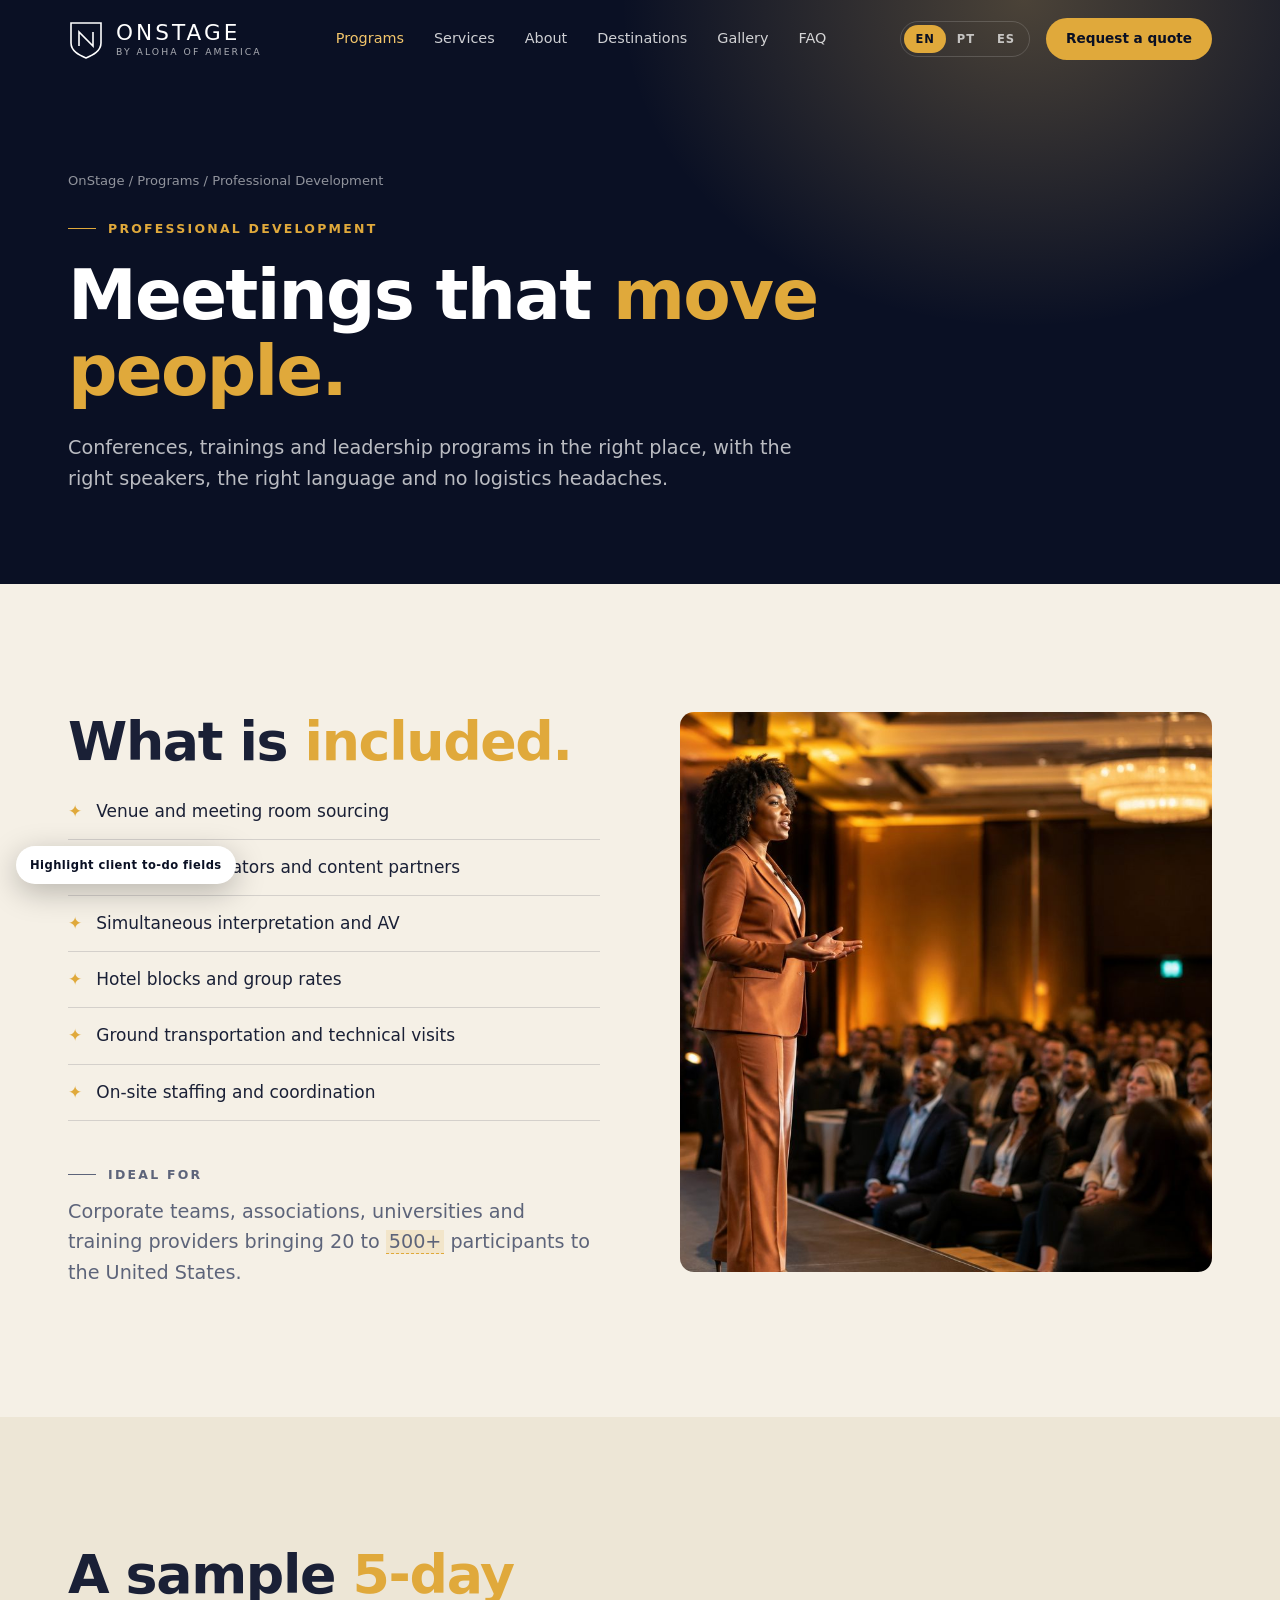
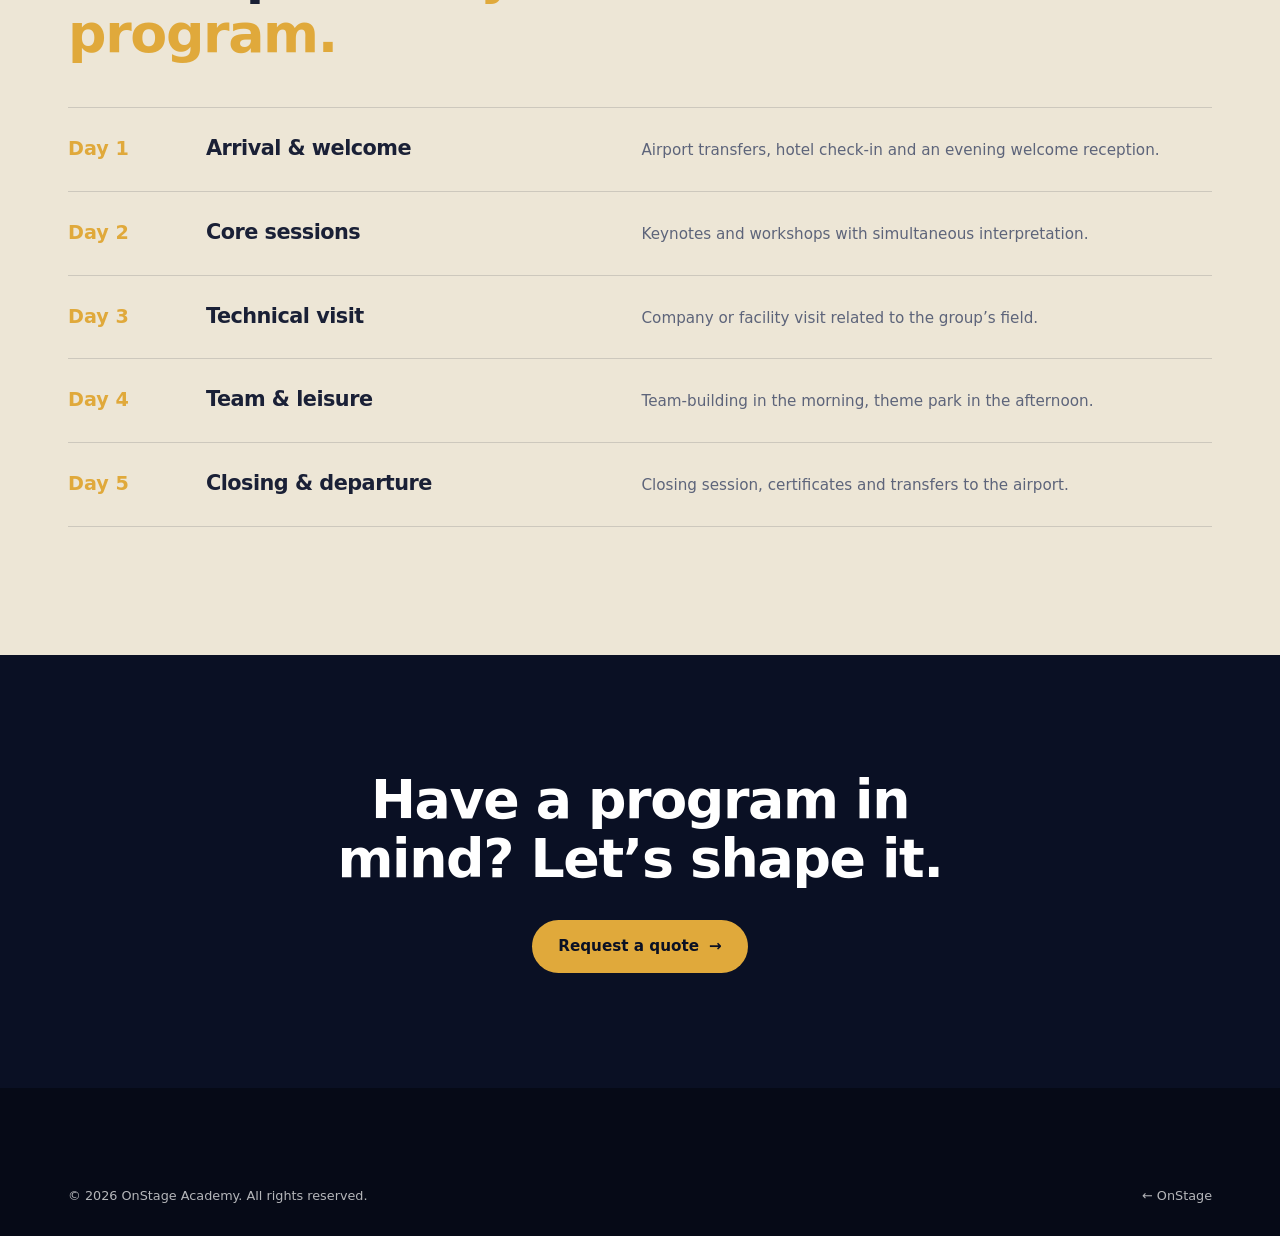
==== professional-development.html @ 667e1a8c "OnStage Academy: prototype v1 (EN/PT/ES, team, gallery, SEO/GEO) Co-Authored-By: Claude Sonnet 5 <no" ====
<!DOCTYPE html>
<html lang="en">
<head>
<meta charset="utf-8">
<meta name="viewport" content="width=device-width,initial-scale=1">
<title>Professional Development Programs in the USA | OnStage Academy</title>
<meta name="description" content="Conferences, trainings and leadership programs in the USA, with venues, speakers, simultaneous interpretation and full logistics handled by OnStage Academy.">
<link rel="canonical" href="https://www.onstageacademy.com/programs/professional-development/">
<meta name="theme-color" content="#0A1024">
<link rel="stylesheet" href="assets/css/style.css">
<script type="application/ld+json">
{"@context":"https://schema.org","@type":"Service","name":"Professional Development Programs","serviceType":"Corporate meetings and training programs","provider":{"@type":"Organization","name":"OnStage Academy","url":"https://www.onstageacademy.com/"},"areaServed":{"@type":"Country","name":"United States"},"description":"Conferences, trainings and leadership programs in the USA with venues, speakers, simultaneous interpretation and full logistics."}
</script>
</head>
<body>
<a class="skip" href="#main" data-i18n="skip">Skip to content</a>
<header class="hdr">
  <div class="wrap">
    <a class="logo" href="index.html" aria-label="OnStage Academy">
      <svg class="logo-mark" viewBox="0 0 36 40" fill="none" stroke="currentColor" stroke-width="1.6" aria-hidden="true"><path d="M3 4h30v20c0 8-8 12-15 15C11 36 3 32 3 24z"/><path d="M11 27V13l14 14V13"/></svg>
      <span><b>ONSTAGE</b><small>By Aloha of America</small></span>
    </a>
    <nav class="nav" id="nav" aria-label="Main">
      <a href="index.html#programs" aria-current="page" data-i18n="nav.programs">Programs</a>
      <a href="index.html#services" data-i18n="nav.services">Services</a>
      <a href="index.html#about" data-i18n="nav.about">About</a>
      <a href="index.html#destinations" data-i18n="nav.destinations">Destinations</a>
      <a href="index.html#gallery" data-i18n="nav.gallery">Gallery</a>
      <a href="index.html#faq" data-i18n="nav.faq">FAQ</a>
    </nav>
    <div class="hdr-r">
      <div class="lang" role="group" aria-label="Language">
        <button data-l="en" aria-pressed="true">EN</button><button data-l="pt" aria-pressed="false">PT</button><button data-l="es" aria-pressed="false">ES</button>
      </div>
      <a class="btn btn-gold" href="index.html#contact" data-i18n="nav.cta">Request a quote</a>
      <button class="burger" aria-label="Menu" aria-controls="nav" aria-expanded="false"><i></i><i></i></button>
    </div>
  </div>
</header>

<main id="main">
<section class="phero dark">
  <div class="wrap">
    <p class="crumbs"><a href="index.html">OnStage</a> / <a href="index.html#programs" data-i18n="nav.programs">Programs</a> / <span data-i18n="pd.crumb">Professional Development</span></p>
    <p class="eyebrow" data-i18n="pd.crumb">Professional Development</p>
    <h1 data-i18n="pd.h1">Meetings that <em>move people.</em></h1>
    <p class="lead" data-i18n="pd.lead"></p>
  </div>
</section>

<section>
  <div class="wrap split">
    <div class="rv">
      <h2 data-i18n="pd.h2a">What is <em>included.</em></h2>
      <ul class="checks">
        <li data-i18n="pd.li1"></li><li data-i18n="pd.li2"></li><li data-i18n="pd.li3"></li><li data-i18n="pd.li4"></li><li data-i18n="pd.li5"></li><li data-i18n="pd.li6"></li>
      </ul>
      <p class="eyebrow" style="margin:44px 0 12px;color:var(--muted)" data-i18n="pd.for">Ideal for</p>
      <p class="lead" data-i18n="pd.for.p"></p>
    </div>
    <div class="ph photo tall rv" style="background-image:url(assets/img/gen/keynote.jpg)" role="img" aria-label="Keynote session at a professional development program"></div>
  </div>
</section>

<section class="process">
  <div class="wrap">
    <h2 class="rv" style="max-width:16ch" data-i18n="pd.h2b">A sample <em>5-day program.</em></h2>
    <div class="itin rv">
      <div class="day"><b data-i18n="pd.d1">Day 1</b><h3 data-i18n="pd.d1t"></h3><p data-i18n="pd.d1p"></p></div>
      <div class="day"><b data-i18n="pd.d2">Day 2</b><h3 data-i18n="pd.d2t"></h3><p data-i18n="pd.d2p"></p></div>
      <div class="day"><b data-i18n="pd.d3">Day 3</b><h3 data-i18n="pd.d3t"></h3><p data-i18n="pd.d3p"></p></div>
      <div class="day"><b data-i18n="pd.d4">Day 4</b><h3 data-i18n="pd.d4t"></h3><p data-i18n="pd.d4p"></p></div>
      <div class="day"><b data-i18n="pd.d5">Day 5</b><h3 data-i18n="pd.d5t"></h3><p data-i18n="pd.d5p"></p></div>
    </div>
  </div>
</section>

<section class="dark cta-band">
  <div class="wrap rv">
    <h2 data-i18n="pd.cta"></h2>
    <a class="btn btn-gold" href="index.html#contact"><span data-i18n="pd.cta.b">Request a quote</span><span class="arrow">→</span></a>
  </div>
</section>
</main>

<footer class="ftr">
  <div class="wrap">
    <div class="ftr-b"><span>© <span data-year>2026</span> OnStage Academy. <span data-i18n="ftr.rights"></span></span><span><a href="index.html">← OnStage</a></span></div>
  </div>
</footer>
<button class="slot-toggle" aria-pressed="false"></button>
<script src="assets/js/i18n.js"></script>
<script src="assets/js/main.js"></script>
</body>
</html>
---- assets/css/style.css ----
/* OnStage Academy — prototype v1 */
:root{
  --ink:#0A1024; --ink-2:#111a38; --ink-3:#1b2650;
  --paper:#F5F0E6; --paper-2:#EDE6D6; --white:#fff;
  --gold:#E0A93B; --gold-2:#f3c66b; --teal:#2E8B8B;
  --text:#1a2036; --muted:#5d647a; --line:rgba(10,16,36,.14); --line-l:rgba(255,255,255,.16);
  --sans:'Segoe UI Variable Display','Segoe UI Variable Text','Segoe UI',system-ui,-apple-system,'Helvetica Neue',Roboto,Arial,sans-serif; --serif:var(--sans);
  --max:1240px; --gut:clamp(20px,4vw,48px); --r:14px;
}
*{box-sizing:border-box;margin:0;padding:0}
html{scroll-behavior:smooth;-webkit-text-size-adjust:100%}
body{font-family:var(--sans);color:var(--text);background:var(--paper);line-height:1.6;font-size:17px;overflow-x:hidden}
img,svg{display:block;max-width:100%}
a{color:inherit;text-decoration:none}
button{font:inherit;cursor:pointer;border:0;background:none;color:inherit}
.wrap{max-width:var(--max);margin:0 auto;padding:0 var(--gut)}
.skip{position:absolute;left:-999px;top:8px;background:var(--gold);color:var(--ink);padding:8px 14px;z-index:99;border-radius:8px}
.skip:focus{left:8px}
:focus-visible{outline:2px solid var(--gold);outline-offset:3px}

/* type */
h1,h2,h3{font-family:var(--serif);font-weight:600;line-height:1.1;letter-spacing:-.025em}
h1{font-size:clamp(2.5rem,5.4vw,4.6rem)}
h2{font-size:clamp(2rem,4.2vw,3.4rem)}
h3{font-size:1.5rem}
h1 em,h2 em{font-style:normal;color:var(--gold)}
.eyebrow{font-size:.78rem;letter-spacing:.18em;text-transform:uppercase;font-weight:600;color:var(--gold);display:flex;align-items:center;gap:12px}
.eyebrow::before{content:"";width:28px;height:1px;background:currentColor}
.lead{font-size:clamp(1.05rem,1.5vw,1.25rem);color:var(--muted);max-width:60ch}
.dark .lead{color:rgba(255,255,255,.72)}

/* buttons */
.btn{display:inline-flex;align-items:center;gap:10px;padding:14px 26px;border-radius:999px;font-weight:600;font-size:.95rem;transition:.25s;white-space:nowrap}
.btn-gold{background:var(--gold);color:var(--ink)}
.btn-gold:hover{background:var(--gold-2);transform:translateY(-2px)}
.btn-ghost{border:1px solid var(--line-l);color:var(--white)}
.btn-ghost:hover{border-color:var(--gold);color:var(--gold)}
.btn-dark{background:var(--ink);color:var(--white)}
.btn-dark:hover{background:var(--ink-3)}
.arrow{transition:transform .25s}
.btn:hover .arrow{transform:translateX(4px)}

/* header */
.hdr{position:fixed;inset:0 0 auto 0;z-index:50;transition:.3s;color:var(--white)}
.hdr.scrolled{background:rgba(10,16,36,.9);backdrop-filter:blur(14px);border-bottom:1px solid var(--line-l)}
.hdr .wrap{display:flex;align-items:center;justify-content:space-between;height:78px;gap:24px}
.logo{display:flex;align-items:center;gap:12px;line-height:1}
.logo-mark{width:36px;height:40px;flex:none}
.logo b{font-family:var(--serif);font-size:1.35rem;font-weight:500;letter-spacing:.14em;display:block}
.logo small{font-size:.58rem;letter-spacing:.22em;text-transform:uppercase;opacity:.65;display:block;margin-top:3px}
.nav{display:flex;gap:30px;font-size:.9rem}
.nav a{opacity:.8;transition:.2s;position:relative}
.nav a:hover,.nav a[aria-current]{opacity:1;color:var(--gold-2)}
.hdr-r{display:flex;align-items:center;gap:16px}
.lang{display:flex;border:1px solid var(--line-l);border-radius:999px;padding:3px}
.lang button{font-size:.72rem;font-weight:600;letter-spacing:.08em;padding:5px 11px;border-radius:999px;opacity:.7}
.lang button[aria-pressed=true]{background:var(--gold);color:var(--ink);opacity:1}
.burger{display:none;width:44px;height:44px;flex-direction:column;justify-content:center;gap:6px;align-items:center}
.burger i{width:22px;height:2px;background:currentColor;transition:.25s}
.hdr .btn{padding:10px 20px;font-size:.85rem}

/* hero */
.dark{background:var(--ink);color:var(--white)}
.hero{position:relative;min-height:100svh;display:flex;flex-direction:column;justify-content:flex-end;overflow:hidden;padding:130px 0 0}
.hero::before,.hero::after{content:"";position:absolute;inset:-20% -10% 0;pointer-events:none}
.hero::before{background:
  radial-gradient(ellipse 38% 70% at 72% 0%,rgba(243,198,107,.34),transparent 70%),
  radial-gradient(ellipse 30% 60% at 18% 0%,rgba(46,139,139,.22),transparent 70%);
  animation:sweep 14s ease-in-out infinite alternate}
.hero::after{background:conic-gradient(from 200deg at 72% -8%,transparent 0 6%,rgba(255,236,190,.10) 9%,transparent 14%);animation:sweep 14s ease-in-out infinite alternate-reverse}
@keyframes sweep{from{transform:translateX(-3%) rotate(-1deg)}to{transform:translateX(3%) rotate(1deg)}}
.hero-grid{position:relative;z-index:2;display:grid;grid-template-columns:1.5fr 1fr;gap:56px;align-items:end;padding-bottom:64px}
.hero h1{margin:22px 0 26px}
.hero .lead{margin-bottom:38px}
.hero-cta{display:flex;gap:14px;flex-wrap:wrap}
.hero-card{background:rgba(255,255,255,.06);border:1px solid var(--line-l);border-radius:20px;padding:26px;backdrop-filter:blur(8px)}
.hero-card h3{font-size:1.15rem;margin-bottom:16px;color:var(--gold-2)}
.hero-card ul{list-style:none;display:grid;gap:12px}
.hero-card li{display:flex;gap:12px;font-size:.95rem;color:rgba(255,255,255,.85)}
.hero-card li::before{content:"";flex:none;width:7px;height:7px;border-radius:50%;background:var(--gold);margin-top:.6em}
.hero-strip{position:relative;z-index:2;border-top:1px solid var(--line-l);padding:20px 0;overflow:hidden}
.marq{display:flex;gap:56px;width:max-content;animation:marq 38s linear infinite;font-family:var(--serif);font-size:1.15rem;color:rgba(255,255,255,.55)}
.marq span::after{content:"✦";margin-left:56px;color:var(--gold);font-style:normal;font-size:.8rem}
@keyframes marq{to{transform:translateX(-50%)}}

/* sections */
section{padding:clamp(72px,10vw,140px) 0}
.sec-head{display:grid;grid-template-columns:1fr 1fr;gap:48px;align-items:end;margin-bottom:64px}
.sec-head h2{margin-top:18px}
.sec-head .lead{justify-self:end}

/* stats */
.stats{padding:0;background:var(--paper-2)}
.stats-grid{display:grid;grid-template-columns:repeat(4,1fr)}
.stat{padding:44px 28px;border-left:1px solid var(--line)}
.stat:first-child{border-left:0}
.stat b{font-family:var(--serif);font-size:clamp(2.4rem,4.4vw,3.8rem);font-weight:600;display:block;line-height:1;font-variant-numeric:tabular-nums;letter-spacing:-.03em}
.stat span{font-size:.88rem;color:var(--muted);display:block;margin-top:10px;max-width:22ch}

/* programs index */
.programs{background:var(--paper)}
.prog-list{border-top:1px solid var(--line)}
.prog{display:grid;grid-template-columns:70px 1.1fr 1.4fr 60px;gap:28px;align-items:center;padding:34px 8px;border-bottom:1px solid var(--line);transition:.35s;position:relative}
.prog:hover{background:var(--ink);color:var(--white);padding-left:28px;padding-right:28px;border-radius:var(--r)}
.prog:hover .prog-n{color:var(--gold)}
.prog-n{font-family:var(--serif);color:var(--muted);font-size:1.1rem}
.prog h3{font-size:clamp(1.6rem,3vw,2.5rem)}
.prog p{color:var(--muted);font-size:.98rem;transition:.3s}
.prog:hover p{color:rgba(255,255,255,.75)}
.prog-a{width:52px;height:52px;border:1px solid var(--line);border-radius:50%;display:grid;place-items:center;transition:.35s}
.prog:hover .prog-a{background:var(--gold);border-color:var(--gold);color:var(--ink);transform:rotate(-45deg)}

/* services */
.services{background:var(--ink);color:var(--white)}
.svc-grid{display:grid;grid-template-columns:repeat(3,1fr);gap:1px;background:var(--line-l);border:1px solid var(--line-l);border-radius:20px;overflow:hidden}
.svc{background:var(--ink);padding:40px 34px;transition:.3s}
.svc:hover{background:var(--ink-2)}
.svc svg{width:38px;height:38px;color:var(--gold);margin-bottom:28px;stroke:currentColor;fill:none;stroke-width:1.4;stroke-linecap:round;stroke-linejoin:round}
.svc h3{font-size:1.5rem;margin-bottom:12px}
.svc p{color:rgba(255,255,255,.66);font-size:.97rem}

/* process */
.process{background:var(--paper-2)}
.steps{display:grid;grid-template-columns:repeat(4,1fr);gap:28px;counter-reset:s}
.step{border-top:2px solid var(--ink);padding-top:22px}
.step::before{counter-increment:s;content:"0" counter(s);font-family:var(--serif);font-size:1.1rem;color:var(--gold);display:block;margin-bottom:14px}
.step h3{font-size:1.45rem;margin-bottom:10px}
.step p{color:var(--muted);font-size:.95rem}

/* why */
.why-grid{display:grid;grid-template-columns:1fr 1.1fr;gap:80px;align-items:center}
.why-list{display:grid;gap:34px;margin-top:40px}
.why-item{display:grid;grid-template-columns:44px 1fr;gap:20px}
.why-item i{font-family:var(--serif);color:var(--gold);font-size:1.4rem}
.why-item h3{font-size:1.3rem;margin-bottom:6px}
.why-item p{color:rgba(255,255,255,.66);font-size:.96rem}
.ph{position:relative;border-radius:var(--r);overflow:hidden;background:linear-gradient(135deg,#1b2650,#0f1836 60%,#2a1f3d);min-height:220px}
.ph::before{content:"";position:absolute;inset:0;background:radial-gradient(circle at 30% 20%,rgba(243,198,107,.28),transparent 55%)}
.ph::after{content:attr(data-label);position:absolute;left:14px;bottom:12px;right:14px;font-size:.7rem;letter-spacing:.1em;text-transform:uppercase;color:rgba(255,255,255,.55);border:1px dashed rgba(255,255,255,.3);padding:6px 10px;border-radius:8px;background:rgba(10,16,36,.5)}
.ph.tall{min-height:560px}
.ph.c2{background:linear-gradient(135deg,#123a3c,#0b1d2e 60%,#1d3a55)}
.ph.c3{background:linear-gradient(135deg,#3d2a1a,#1a1224 60%,#3a2447)}
.ph.c4{background:linear-gradient(135deg,#2a2f55,#0d1330 60%,#123a3c)}

/* destinations */
.dest{background:var(--paper)}
.dest-cloud{display:flex;flex-wrap:wrap;gap:12px}
.dest-cloud a{font-family:var(--serif);font-size:clamp(1.4rem,2.6vw,2.2rem);padding:14px 30px;border:1px solid var(--line);border-radius:999px;transition:.3s}
.dest-cloud a:hover{background:var(--ink);color:var(--gold-2);border-color:var(--ink)}
.dest-note{margin-top:28px;color:var(--muted);font-size:.9rem}

/* gallery */
.gallery{background:var(--paper-2)}
.gal-grid{display:grid;grid-template-columns:repeat(12,1fr);grid-auto-rows:150px;gap:16px}
.gal-grid .ph{min-height:0}
.g1{grid-column:1/6;grid-row:1/4}.g2{grid-column:6/10;grid-row:1/3}.g3{grid-column:10/13;grid-row:1/3}
.g4{grid-column:6/9;grid-row:3/5}.g5{grid-column:9/13;grid-row:3/5}.g6{grid-column:1/6;grid-row:4/5}

/* testimonials */
.testi-grid{display:grid;grid-template-columns:repeat(3,1fr);gap:24px}
.testi{background:rgba(255,255,255,.05);border:1px solid var(--line-l);border-radius:20px;padding:34px}
.testi q{font-family:var(--serif);font-size:1.3rem;line-height:1.4;display:block;quotes:none}
.testi cite{display:block;margin-top:22px;font-style:normal;font-size:.85rem;color:var(--gold-2)}

/* team */
.team-grid{display:grid;grid-template-columns:repeat(3,1fr);gap:28px}
.person .ph{aspect-ratio:4/5;min-height:0;display:grid;place-items:center}
.person .ph::after{display:none}
.person .ph span{position:relative;z-index:1;font-family:var(--serif);font-size:4rem;color:rgba(255,255,255,.35)}
.person h3{margin-top:18px;font-size:1.35rem}
.person p{color:var(--muted);font-size:.9rem}
.team-more{margin-top:34px;color:var(--muted);font-size:.95rem}

/* faq */
.faq{background:var(--paper-2)}
.faq-wrap{display:grid;grid-template-columns:1fr 1.5fr;gap:80px}
details{border-bottom:1px solid var(--line)}
summary{list-style:none;cursor:pointer;padding:26px 0;font-family:var(--serif);font-size:1.35rem;display:flex;justify-content:space-between;gap:20px;align-items:center}
summary::-webkit-details-marker{display:none}
summary::after{content:"+";font-family:var(--sans);font-size:1.6rem;color:var(--gold);transition:.3s;flex:none}
details[open] summary::after{transform:rotate(45deg)}
details p{padding:0 0 26px;color:var(--muted);max-width:62ch}

/* briefing */
.brief{background:var(--ink);color:var(--white);position:relative;overflow:hidden}
.brief::before{content:"";position:absolute;inset:0;background:radial-gradient(ellipse 50% 60% at 90% 0%,rgba(224,169,59,.2),transparent 70%)}
.brief-grid{position:relative;display:grid;grid-template-columns:1fr 1.15fr;gap:80px;align-items:start}
.contact-list{list-style:none;margin-top:38px;display:grid;gap:18px}
.contact-list li{display:flex;gap:14px;color:rgba(255,255,255,.8);font-size:.98rem}
.contact-list b{color:var(--gold-2);font-weight:600;min-width:74px;font-size:.78rem;letter-spacing:.1em;text-transform:uppercase;padding-top:3px}
.form{background:var(--paper);color:var(--text);border-radius:24px;padding:clamp(24px,3.5vw,44px)}
.form .prog-bar{display:flex;gap:8px;margin-bottom:28px}
.form .prog-bar i{flex:1;height:4px;border-radius:4px;background:var(--line);transition:.4s}
.form .prog-bar i.on{background:var(--gold)}
.fstep{display:none}.fstep.on{display:block;animation:fade .4s}
@keyframes fade{from{opacity:0;transform:translateY(8px)}}
.fstep h3{font-size:1.6rem;margin-bottom:22px}
.chips{display:grid;grid-template-columns:1fr 1fr;gap:10px}
.chip{position:relative}
.chip input{position:absolute;opacity:0}
.chip span{display:block;padding:14px 16px;border:1px solid var(--line);border-radius:12px;font-size:.92rem;transition:.2s;background:var(--white)}
.chip input:checked+span{background:var(--ink);color:var(--white);border-color:var(--ink)}
.chip input:focus-visible+span{outline:2px solid var(--gold);outline-offset:2px}
.field{display:grid;gap:6px;margin-bottom:16px}
.field label{font-size:.78rem;letter-spacing:.08em;text-transform:uppercase;font-weight:600;color:var(--muted)}
.field input,.field select,.field textarea{font:inherit;padding:13px 14px;border:1px solid var(--line);border-radius:10px;background:var(--white);width:100%}
.field input:focus,.field select:focus,.field textarea:focus{outline:2px solid var(--gold);border-color:transparent}
.row2{display:grid;grid-template-columns:1fr 1fr;gap:14px}
.fnav{display:flex;justify-content:space-between;align-items:center;margin-top:24px;gap:12px}
.fnav .back{color:var(--muted);font-size:.9rem;text-decoration:underline}
.ok{display:none;text-align:center;padding:40px 10px}
.ok h3{font-size:2rem;margin-bottom:12px}
.ok p{color:var(--muted)}
.form.sent .fstep,.form.sent .prog-bar{display:none}.form.sent .ok{display:block}
.wa{display:inline-flex;gap:8px;align-items:center;color:var(--gold-2);font-weight:600;margin-top:24px;border-bottom:1px solid currentColor}

/* footer */
.ftr{background:#060a17;color:rgba(255,255,255,.7);padding:72px 0 30px;font-size:.92rem}
.ftr-grid{display:grid;grid-template-columns:1.6fr 1fr 1fr 1.3fr;gap:48px;padding-bottom:48px;border-bottom:1px solid var(--line-l)}
.ftr h4{color:var(--white);font-size:.78rem;letter-spacing:.14em;text-transform:uppercase;margin-bottom:18px;font-weight:600}
.ftr ul{list-style:none;display:grid;gap:10px}
.ftr a:hover{color:var(--gold-2)}
.ftr .logo{color:var(--white);margin-bottom:18px}
.news{display:flex;gap:8px;margin-top:14px}
.news input{flex:1;min-width:0;padding:12px 14px;border-radius:999px;border:1px solid var(--line-l);background:transparent;color:#fff;font:inherit}
.news button{background:var(--gold);color:var(--ink);padding:0 20px;border-radius:999px;font-weight:600}
.ftr-b{display:flex;justify-content:space-between;gap:16px;flex-wrap:wrap;padding-top:26px;font-size:.8rem}

/* inner pages */
.phero{padding:170px 0 90px;position:relative;overflow:hidden}
.phero::before{content:"";position:absolute;inset:0;background:radial-gradient(ellipse 45% 80% at 80% 0%,rgba(243,198,107,.28),transparent 70%)}
.phero .wrap{position:relative}
.crumbs{font-size:.82rem;color:rgba(255,255,255,.55);margin-bottom:28px}
.crumbs a:hover{color:var(--gold-2)}
.phero h1{font-size:clamp(2.4rem,5.4vw,4.6rem);max-width:16ch;margin:18px 0 24px}
.split{display:grid;grid-template-columns:1fr 1fr;gap:80px;align-items:start}
.checks{list-style:none;display:grid;gap:14px;margin-top:26px}
.checks li{display:flex;gap:14px;padding-bottom:14px;border-bottom:1px solid var(--line)}
.checks li::before{content:"✦";color:var(--gold);flex:none}
.itin{display:grid;gap:0;margin-top:44px;border-top:1px solid var(--line)}
.day{display:grid;grid-template-columns:110px 1fr 1.4fr;gap:28px;padding:26px 0;border-bottom:1px solid var(--line);align-items:baseline}
.day b{font-family:var(--serif);color:var(--gold);font-size:1.2rem}
.day h3{font-size:1.3rem}
.day p{color:var(--muted);font-size:.95rem}
.cta-band{text-align:center;padding:clamp(70px,9vw,120px) 0}
.cta-band h2{max-width:18ch;margin:0 auto 32px}

/* slots (client-fill placeholders) */
.slot{background:rgba(224,169,59,.16);border-bottom:1px dashed var(--gold);padding:0 .15em}
body.show-slots .slot{outline:2px solid var(--gold);outline-offset:2px;background:rgba(224,169,59,.4)}
.slot-toggle{position:fixed;left:16px;bottom:16px;z-index:60;background:var(--white);color:var(--ink);font-size:.72rem;font-weight:600;padding:10px 14px;border-radius:999px;box-shadow:0 8px 30px rgba(0,0,0,.25);letter-spacing:.04em}
.slot-toggle[aria-pressed=true]{background:var(--gold)}

/* reveal */
.rv{opacity:0;transform:translateY(26px);transition:opacity .8s,transform .8s cubic-bezier(.2,.7,.2,1)}
.rv.in{opacity:1;transform:none}
@media (prefers-reduced-motion:reduce){.rv{opacity:1;transform:none;transition:none}.marq,.hero::before,.hero::after{animation:none}html{scroll-behavior:auto}}

/* responsive */
@media (max-width:1020px){
  .nav,.hdr .btn{display:none}
  .burger{display:flex}
  .nav.open{display:flex;position:fixed;inset:78px 0 0;background:var(--ink);flex-direction:column;padding:40px var(--gut);gap:26px;font-size:1.5rem;font-family:var(--serif)}
  .hero-grid,.sec-head,.why-grid,.faq-wrap,.brief-grid,.split{grid-template-columns:1fr;gap:36px}
  .sec-head .lead{justify-self:start}
  .stats-grid{grid-template-columns:1fr 1fr}
  .stat:nth-child(3){border-left:0}
  .stat{border-top:1px solid var(--line)}
  .svc-grid,.testi-grid,.team-grid{grid-template-columns:1fr}
  .steps{grid-template-columns:1fr 1fr}
  .prog{grid-template-columns:44px 1fr 48px;gap:16px}
  .prog p{grid-column:2/3;grid-row:2}
  .prog-a{grid-row:1/3;grid-column:3}
  .gal-grid{grid-template-columns:1fr 1fr;grid-auto-rows:170px}
  .gal-grid>*{grid-column:span 1!important;grid-row:span 1!important}
  .g1{grid-column:span 2!important;grid-row:span 2!important}
  .ph.tall{min-height:340px}
  .ftr-grid{grid-template-columns:1fr 1fr}
  .day{grid-template-columns:1fr;gap:6px}
}
@media (max-width:600px){
  body{font-size:16px}
  .steps,.ftr-grid,.row2,.chips{grid-template-columns:1fr}
  .lang button{padding:5px 8px}
  .hdr .wrap{gap:10px}
  .logo small{display:none}
}

/* photos */
.ph.photo{background-size:cover;background-position:center;background-color:var(--ink-2)}
.ph.photo::before{display:none}
.ph.photo::after{left:0;right:0;bottom:0;border:0;border-radius:0;padding:32px 16px 14px;background:linear-gradient(transparent,rgba(10,16,36,.78));color:rgba(255,255,255,.9);text-transform:none;letter-spacing:0;font-size:.82rem}
.person .ph.photo::after,.phero .ph.photo::after{display:none}
.ph.photo:not([data-label])::after{display:none}
.hero-photo{background:linear-gradient(90deg,rgba(10,16,36,.94) 0%,rgba(10,16,36,.72) 55%,rgba(10,16,36,.5) 100%),url(../img/gen/keynote.jpg) center/cover no-repeat,var(--ink)}
.team-grid.lead3{grid-template-columns:repeat(3,1fr)}
.team-grid.rest{grid-template-columns:repeat(5,1fr);gap:20px;margin-top:44px}
.team-grid.rest .person h3{font-size:1.1rem}
.person .ph.photo{aspect-ratio:1/1;min-height:0}
.lead3 .person .ph.photo{aspect-ratio:4/5}
@media (max-width:1020px){.team-grid.lead3{grid-template-columns:1fr 1fr 1fr}.team-grid.rest{grid-template-columns:1fr 1fr 1fr}.lead3 .person h3{font-size:1.05rem}}
@media (max-width:600px){.team-grid.lead3,.team-grid.rest{grid-template-columns:1fr 1fr}}
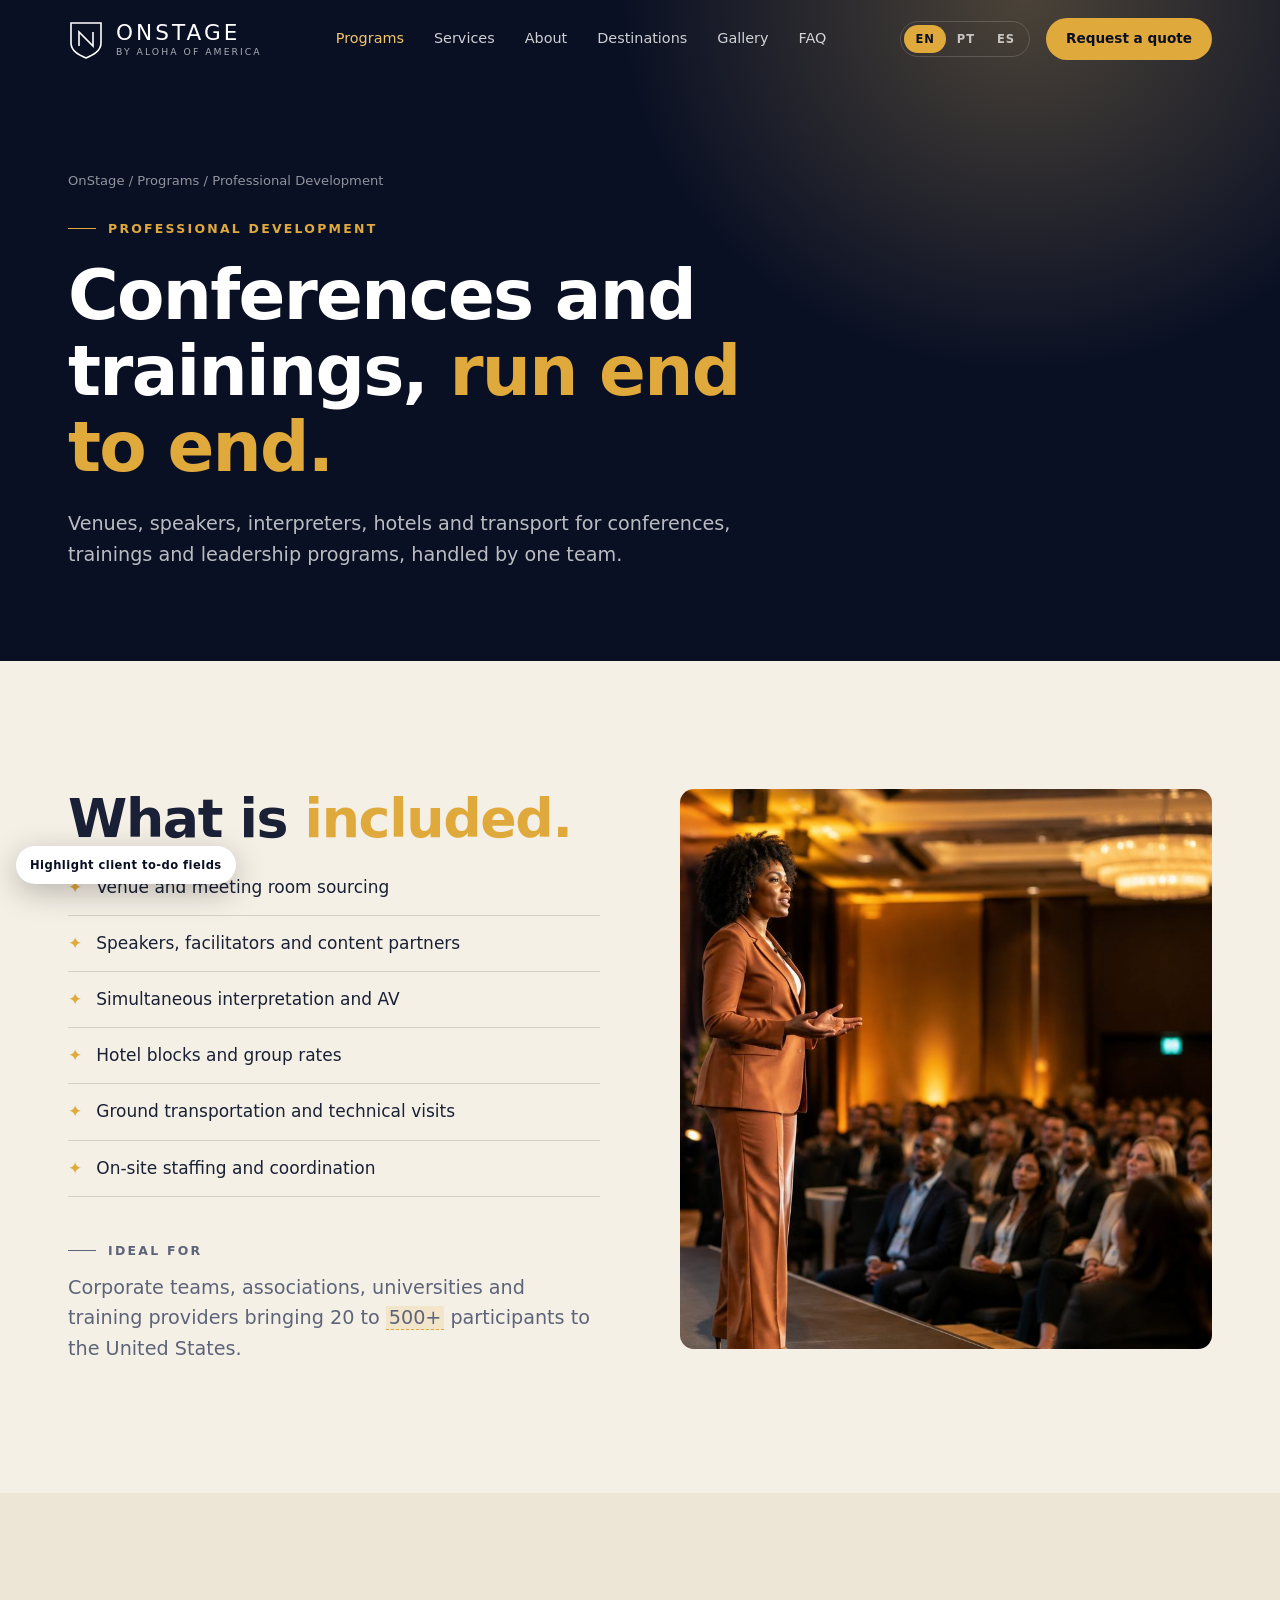
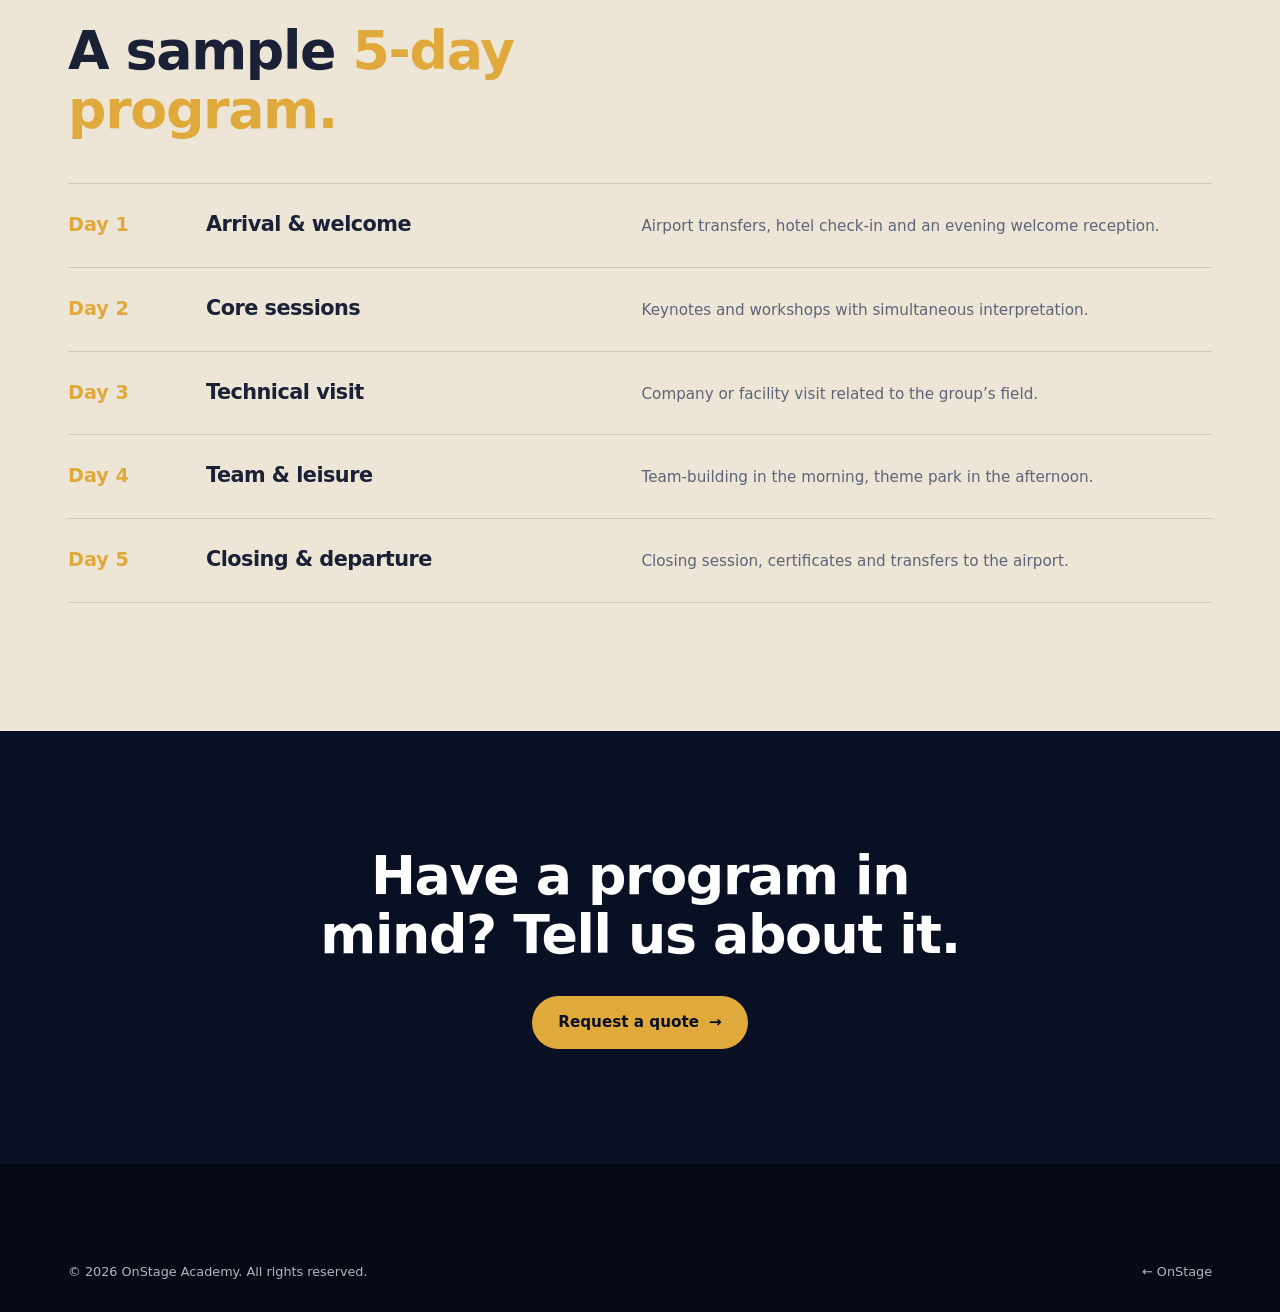
==== commit be62379a: "Copy edit: cut generic and AI-sounding phrasing in EN/PT/ES Co-Authored-By: Claude Sonnet 5 <noreply" ====
--- a/professional-development.html
+++ b/professional-development.html
@@ -7,7 +7,7 @@
 <meta name="description" content="Conferences, trainings and leadership programs in the USA, with venues, speakers, simultaneous interpretation and full logistics handled by OnStage Academy.">
 <link rel="canonical" href="https://www.onstageacademy.com/programs/professional-development/">
 <meta name="theme-color" content="#0A1024">
-<link rel="stylesheet" href="assets/css/style.css">
+<link rel="stylesheet" href="assets/css/style.css?v=5">
 <script type="application/ld+json">
 {"@context":"https://schema.org","@type":"Service","name":"Professional Development Programs","serviceType":"Corporate meetings and training programs","provider":{"@type":"Organization","name":"OnStage Academy","url":"https://www.onstageacademy.com/"},"areaServed":{"@type":"Country","name":"United States"},"description":"Conferences, trainings and leadership programs in the USA with venues, speakers, simultaneous interpretation and full logistics."}
 </script>
@@ -89,7 +89,7 @@
   </div>
 </footer>
 <button class="slot-toggle" aria-pressed="false"></button>
-<script src="assets/js/i18n.js"></script>
-<script src="assets/js/main.js"></script>
+<script src="assets/js/i18n.js?v=5"></script>
+<script src="assets/js/main.js?v=5"></script>
 </body>
 </html>
--- a/assets/css/style.css
+++ b/assets/css/style.css
@@ -2,7 +2,7 @@
 :root{
   --ink:#0A1024; --ink-2:#111a38; --ink-3:#1b2650;
   --paper:#F5F0E6; --paper-2:#EDE6D6; --white:#fff;
-  --gold:#E0A93B; --gold-2:#f3c66b; --teal:#2E8B8B;
+  --brand:#41BEC4; --brand-d:#178494; --gold:#E0A93B; --gold-2:#f3c66b; --teal:#2E8B8B;
   --text:#1a2036; --muted:#5d647a; --line:rgba(10,16,36,.14); --line-l:rgba(255,255,255,.16);
   --sans:'Segoe UI Variable Display','Segoe UI Variable Text','Segoe UI',system-ui,-apple-system,'Helvetica Neue',Roboto,Arial,sans-serif; --serif:var(--sans);
   --max:1240px; --gut:clamp(20px,4vw,48px); --r:14px;
@@ -92,10 +92,12 @@
 /* stats */
 .stats{padding:0;background:var(--paper-2)}
 .stats-grid{display:grid;grid-template-columns:repeat(4,1fr)}
-.stat{padding:44px 28px;border-left:1px solid var(--line)}
+.stat{padding:64px 28px;border-left:1px solid var(--line)}
 .stat:first-child{border-left:0}
-.stat b{font-family:var(--serif);font-size:clamp(2.4rem,4.4vw,3.8rem);font-weight:600;display:block;line-height:1;font-variant-numeric:tabular-nums;letter-spacing:-.03em}
-.stat span{font-size:.88rem;color:var(--muted);display:block;margin-top:10px;max-width:22ch}
+.stat b,.stat b span{color:var(--brand-d)}
+.stat b{font-family:var(--serif);font-size:clamp(3.6rem,8.2vw,7rem);font-weight:600;display:block;line-height:1;font-variant-numeric:tabular-nums;letter-spacing:-.03em}
+.stat .slot{background:none;border:0;padding:0}
+.stat>span{font-size:.95rem;color:var(--muted);display:block;margin-top:14px;max-width:24ch}
 
 /* programs index */
 .programs{background:var(--paper)}
